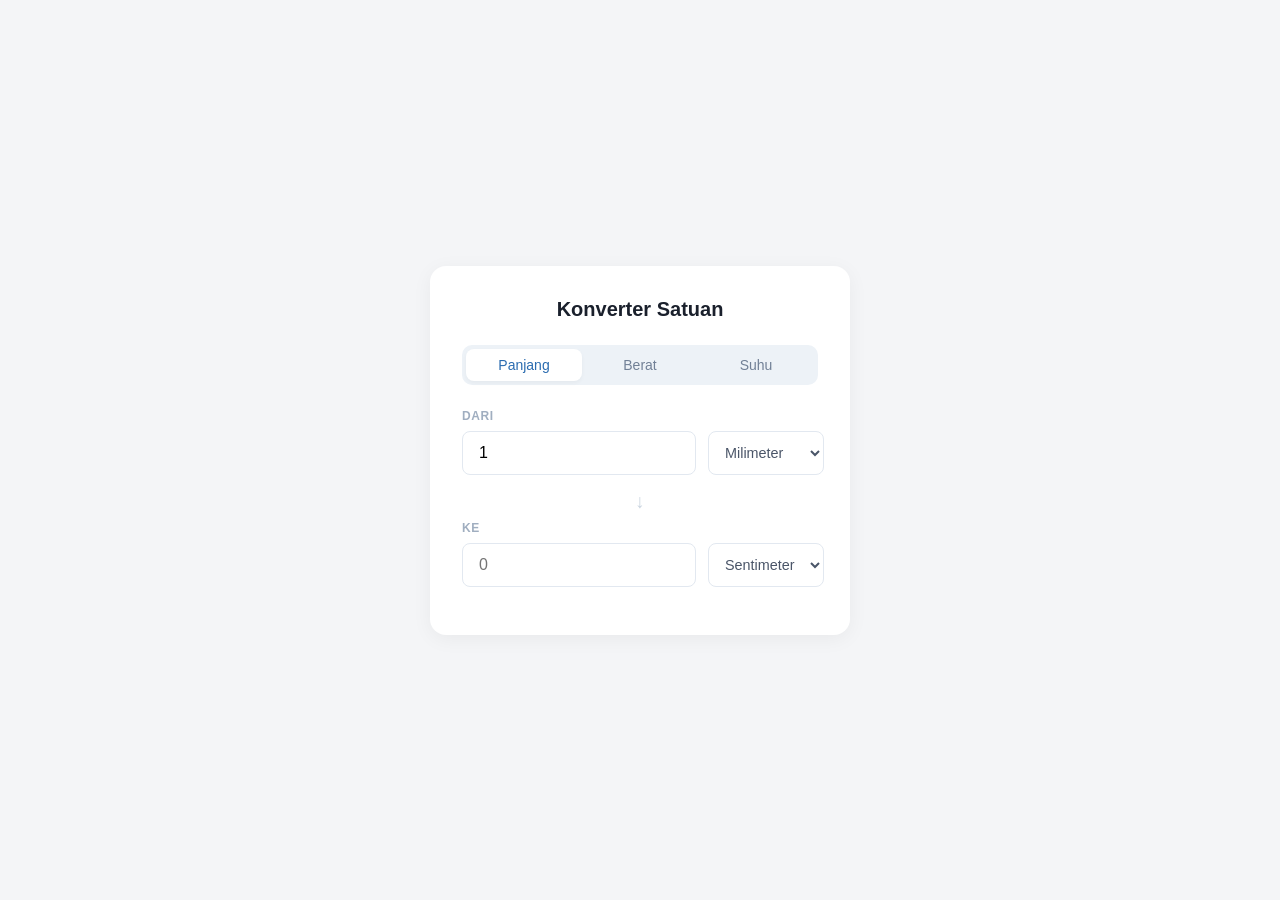
==== Mini_Project/5.Unit_Converter_App/view/index.html @ 6066f9b9 "first project unir convert app" ====
<!DOCTYPE html>
<html lang="id">
<head>
  <meta charset="UTF-8">
  <meta name="viewport" content="width=device-width, initial-scale=1.0">
  <title>Konverter Satuan Minimalis</title>
  <link rel="stylesheet" href="../style/app_style.css">
</head>
<body>

  <div class="converter-card">
    <h1 class="title">Konverter Satuan</h1>
    
    <div class="tabs">
      <button class="tab-btn active" onclick="switchTab('panjang')">Panjang</button>
      <button class="tab-btn" onclick="switchTab('berat')">Berat</button>
      <button class="tab-btn" onclick="switchTab('suhu')">Suhu</button>
    </div>

    <div class="form-group">
      <label for="input-val">Dari</label>
      <div class="input-row">
        <input type="number" id="input-val" placeholder="0" value="1">
        <select id="unit-from"></select>
      </div>
    </div>

    <div class="divider">↓</div>

    <div class="form-group">
      <label for="output-val">Ke</label>
      <div class="input-row">
        <input type="number" id="output-val" placeholder="0" readonly>
        <select id="unit-to"></select>
      </div>
    </div>
  </div>
  <script src="../style/app_script.js"></script>
</body>
</html>
---- Mini_Project/5.Unit_Converter_App/style/app_style.css ----
/* Reset & Utility */
    * {
      box-sizing: border-box;
      margin: 0;
      padding: 0;
      font-family: -apple-system, BlinkMacSystemFont, "Segoe UI", Roboto, sans-serif;
    }

    body {
      background-color: #f4f5f7;
      color: #2d3748;
      display: flex;
      justify-content: center;
      align-items: center;
      min-height: 100vh;
      padding: 20px;
    }

    /* Card Container */
    .converter-card {
      background: #ffffff;
      width: 100%;
      max-width: 420px;
      padding: 32px;
      border-radius: 16px;
      box-shadow: 0 4px 20px rgba(0, 0, 0, 0.05);
    }

    .title {
      font-size: 1.25rem;
      font-weight: 600;
      text-align: center;
      margin-bottom: 24px;
      color: #1a202c;
    }

    /* Navigation Tabs */
    .tabs {
      display: flex;
      background-color: #edf2f7;
      padding: 4px;
      border-radius: 10px;
      margin-bottom: 24px;
    }

    .tab-btn {
      flex: 1;
      padding: 8px 12px;
      border: none;
      background: transparent;
      color: #718096;
      font-size: 0.875rem;
      font-weight: 500;
      border-radius: 8px;
      cursor: pointer;
      transition: all 0.2s ease;
    }

    .tab-btn.active {
      background: #ffffff;
      color: #2b6cb0;
      box-shadow: 0 2px 4px rgba(0, 0, 0, 0.04);
    }

    /* Input & Select Groups */
    .form-group {
      display: flex;
      flex-direction: column;
      gap: 8px;
      margin-bottom: 16px;
    }

    label {
      font-size: 0.75rem;
      font-weight: 600;
      text-transform: uppercase;
      letter-spacing: 0.05em;
      color: #a0aec0;
    }

    .input-row {
      display: flex;
      gap: 12px;
    }

    input[type="number"] {
      flex: 1.2;
      padding: 12px 16px;
      border: 1px solid #e2e8f0;
      border-radius: 8px;
      font-size: 1rem;
      outline: none;
      transition: border-color 0.2s;
    }

    input[type="number"]:focus {
      border-color: #3182ce;
    }

    select {
      flex: 1;
      padding: 12px 12px;
      border: 1px solid #e2e8f0;
      border-radius: 8px;
      background-color: #ffffff;
      font-size: 0.9rem;
      color: #4a5568;
      outline: none;
      cursor: pointer;
    }

    .divider {
      text-align: center;
      margin: 8px 0;
      color: #cbd5e0;
      font-size: 1.2rem;
    }
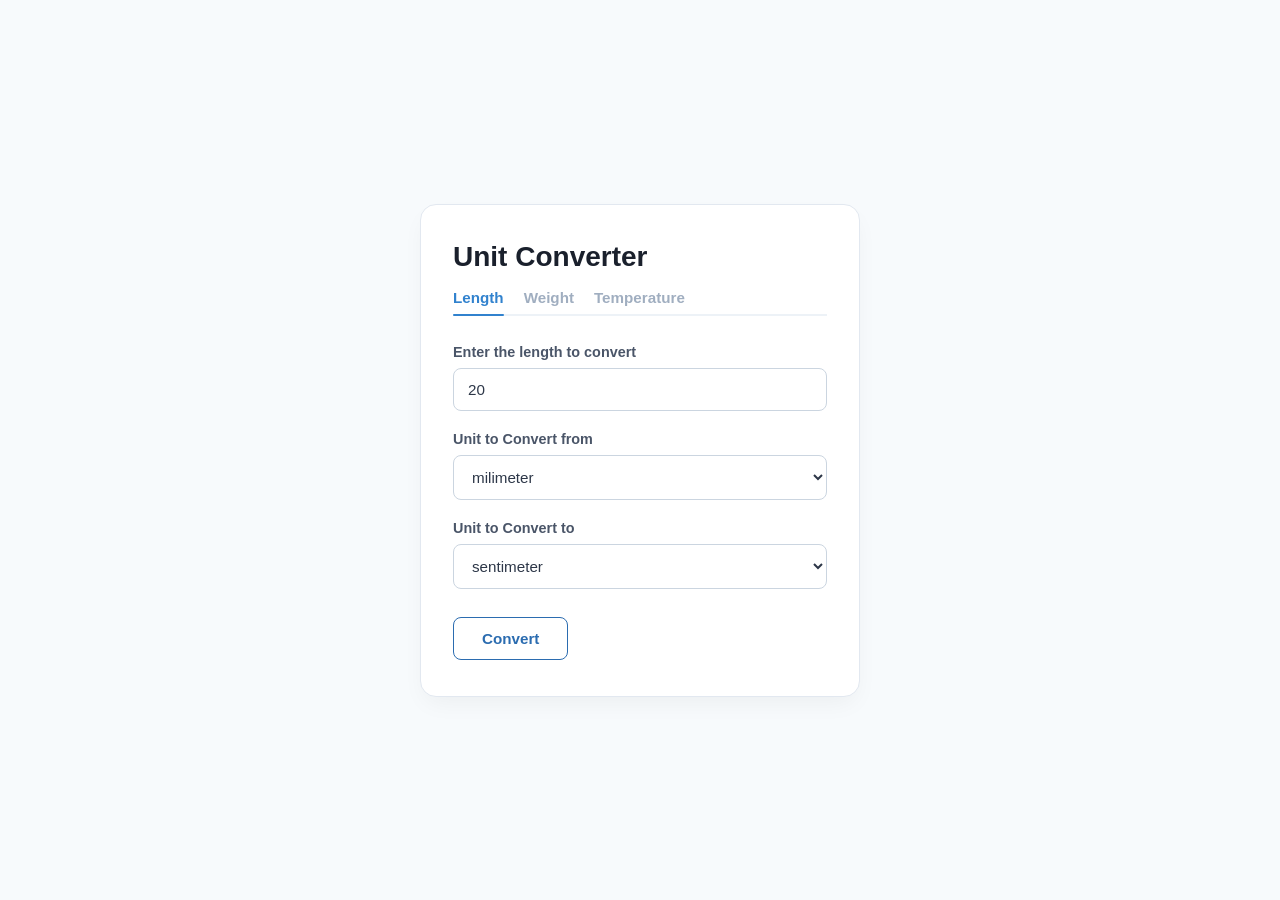
==== commit 0062654d: "first project unir convert app" ====
--- a/Mini_Project/5.Unit_Converter_App/view/index.html
+++ b/Mini_Project/5.Unit_Converter_App/view/index.html
@@ -3,38 +3,47 @@
 <head>
   <meta charset="UTF-8">
   <meta name="viewport" content="width=device-width, initial-scale=1.0">
-  <title>Konverter Satuan Minimalis</title>
+  <title>Unit Converter</title>
   <link rel="stylesheet" href="../style/app_style.css">
 </head>
 <body>
 
-  <div class="converter-card">
-    <h1 class="title">Konverter Satuan</h1>
-    
-    <div class="tabs">
-      <button class="tab-btn active" onclick="switchTab('panjang')">Panjang</button>
-      <button class="tab-btn" onclick="switchTab('berat')">Berat</button>
-      <button class="tab-btn" onclick="switchTab('suhu')">Suhu</button>
+  <div class="card">
+    <h1>Unit Converter</h1>
+
+    <!-- Navigasi Kategori -->
+    <div class="nav-tabs">
+      <span class="tab-item active" onclick="changeCategory('panjang')">Length</span>
+      <span class="tab-item" onclick="changeCategory('berat')">Weight</span>
+      <span class="tab-item" onclick="changeCategory('suhu')">Temperature</span>
     </div>
 
-    <div class="form-group">
-      <label for="input-val">Dari</label>
-      <div class="input-row">
-        <input type="number" id="input-val" placeholder="0" value="1">
+    <!-- TAMPILAN 1: FORM INPUT -->
+    <div id="form-section">
+      <div class="form-group">
+        <label id="input-label" for="val-input">Enter the length to convert</label>
+        <input type="number" id="val-input" placeholder="Enter value..." value="20">
+      </div>
+
+      <div class="form-group">
+        <label for="unit-from">Unit to Convert from</label>
         <select id="unit-from"></select>
       </div>
+
+      <div class="form-group">
+        <label for="unit-to">Unit to Convert to</label>
+        <select id="unit-to"></select>
+      </div>
+
+      <button class="btn" onclick="handleConvert()">Convert</button>
     </div>
 
-    <div class="divider">↓</div>
-
-    <div class="form-group">
-      <label for="output-val">Ke</label>
-      <div class="input-row">
-        <input type="number" id="output-val" placeholder="0" readonly>
-        <select id="unit-to"></select>
-      </div>
+    <!-- TAMPILAN 2: HASIL KONVERSI -->
+    <div id="result-section" class="hidden">
+      <div class="result-label">Result of your calculation</div>
+      <div class="result-value" id="result-text">20 ft = 609cm</div>
+      <button class="btn" onclick="handleReset()">Reset</button>
     </div>
   </div>
   <script src="../style/app_script.js"></script>
-</body>
 </html>
--- a/Mini_Project/5.Unit_Converter_App/style/app_style.css
+++ b/Mini_Project/5.Unit_Converter_App/style/app_style.css
@@ -1,4 +1,4 @@
- /* Reset & Utility */
+/* Reset & Fonts */
     * {
       box-sizing: border-box;
       margin: 0;
@@ -7,7 +7,7 @@
     }
 
     body {
-      background-color: #f4f5f7;
+      background-color: #f7fafc;
       color: #2d3748;
       display: flex;
       justify-content: center;
@@ -16,102 +16,130 @@
       padding: 20px;
     }
 
-    /* Card Container */
-    .converter-card {
+    /* Container Card */
+    .card {
       background: #ffffff;
       width: 100%;
-      max-width: 420px;
-      padding: 32px;
+      max-width: 440px;
+      padding: 36px 32px;
       border-radius: 16px;
-      box-shadow: 0 4px 20px rgba(0, 0, 0, 0.05);
+      border: 1px solid #e2e8f0;
+      box-shadow: 0 10px 25px -5px rgba(0, 0, 0, 0.05);
     }
 
-    .title {
-      font-size: 1.25rem;
-      font-weight: 600;
-      text-align: center;
-      margin-bottom: 24px;
+    /* Header & Nav */
+    h1 {
+      font-size: 1.75rem;
+      font-weight: 700;
       color: #1a202c;
+      margin-bottom: 16px;
     }
 
-    /* Navigation Tabs */
-    .tabs {
+    .nav-tabs {
       display: flex;
-      background-color: #edf2f7;
-      padding: 4px;
-      border-radius: 10px;
-      margin-bottom: 24px;
+      gap: 20px;
+      border-bottom: 2px solid #edf2f7;
+      margin-bottom: 28px;
     }
 
-    .tab-btn {
-      flex: 1;
-      padding: 8px 12px;
-      border: none;
-      background: transparent;
-      color: #718096;
-      font-size: 0.875rem;
-      font-weight: 500;
+    .tab-item {
+      padding-bottom: 8px;
+      font-weight: 600;
+      font-size: 0.95rem;
+      color: #a0aec0;
+      cursor: pointer;
+      position: relative;
+      transition: color 0.2s ease;
+    }
+
+    .tab-item:hover {
+      color: #4a5568;
+    }
+
+    .tab-item.active {
+      color: #3182ce;
+    }
+
+    .tab-item.active::after {
+      content: '';
+      position: absolute;
+      bottom: -2px;
+      left: 0;
+      right: 0;
+      height: 2px;
+      background-color: #3182ce;
+      border-radius: 2px;
+    }
+
+    /* Form Styles */
+    .form-group {
+      margin-bottom: 20px;
+    }
+
+    label {
+      display: block;
+      font-size: 0.9rem;
+      font-weight: 600;
+      color: #4a5568;
+      margin-bottom: 8px;
+    }
+
+    input[type="number"], select {
+      width: 100%;
+      padding: 12px 14px;
+      border: 1px solid #cbd5e0;
+      border-radius: 8px;
+      font-size: 0.95rem;
+      outline: none;
+      background-color: #fff;
+      color: #2d3748;
+      transition: all 0.2s ease;
+    }
+
+    input[type="number"]:focus, select:focus {
+      border-color: #3182ce;
+      box-shadow: 0 0 0 3px rgba(49, 130, 206, 0.15);
+    }
+
+    /* Buttons */
+    .btn {
+      padding: 12px 28px;
+      border: 1px solid #2b6cb0;
+      background-color: #ffffff;
+      color: #2b6cb0;
+      font-size: 0.95rem;
+      font-weight: 600;
       border-radius: 8px;
       cursor: pointer;
       transition: all 0.2s ease;
+      margin-top: 8px;
     }
 
-    .tab-btn.active {
-      background: #ffffff;
-      color: #2b6cb0;
-      box-shadow: 0 2px 4px rgba(0, 0, 0, 0.04);
+    .btn:hover {
+      background-color: #ebf8ff;
     }
 
-    /* Input & Select Groups */
-    .form-group {
-      display: flex;
-      flex-direction: column;
-      gap: 8px;
-      margin-bottom: 16px;
+    .btn:active {
+      transform: scale(0.98);
     }
 
-    label {
-      font-size: 0.75rem;
-      font-weight: 600;
-      text-transform: uppercase;
-      letter-spacing: 0.05em;
-      color: #a0aec0;
+    /* Result View */
+    .result-label {
+      font-size: 1rem;
+      color: #4a5568;
+      font-weight: 500;
+      margin-bottom: 12px;
     }
 
-    .input-row {
-      display: flex;
-      gap: 12px;
+    .result-value {
+      font-size: 2rem;
+      font-weight: 700;
+      color: #1a202c;
+      margin-bottom: 28px;
+      word-break: break-word;
     }
 
-    input[type="number"] {
-      flex: 1.2;
-      padding: 12px 16px;
-      border: 1px solid #e2e8f0;
-      border-radius: 8px;
-      font-size: 1rem;
-      outline: none;
-      transition: border-color 0.2s;
-    }
-
-    input[type="number"]:focus {
-      border-color: #3182ce;
-    }
-
-    select {
-      flex: 1;
-      padding: 12px 12px;
-      border: 1px solid #e2e8f0;
-      border-radius: 8px;
-      background-color: #ffffff;
-      font-size: 0.9rem;
-      color: #4a5568;
-      outline: none;
-      cursor: pointer;
-    }
-
-    .divider {
-      text-align: center;
-      margin: 8px 0;
-      color: #cbd5e0;
-      font-size: 1.2rem;
+    /* Utility */
+    .hidden {
+      display: none !important;
     }
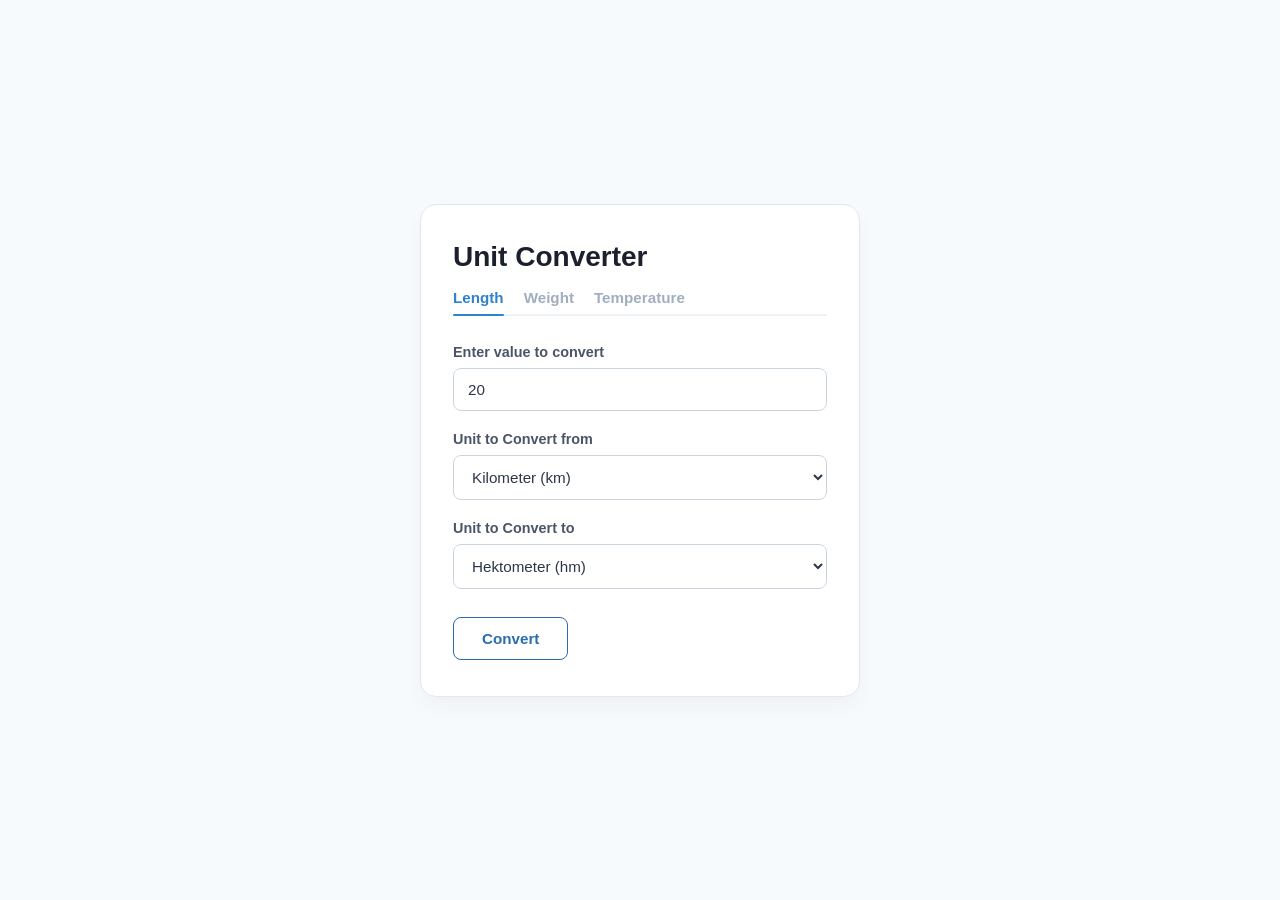
==== commit 31528c4c: "update code readmeeee" ====
--- a/Mini_Project/5.Unit_Converter_App/view/index.html
+++ b/Mini_Project/5.Unit_Converter_App/view/index.html
@@ -11,17 +11,17 @@
   <div class="card">
     <h1>Unit Converter</h1>
 
-    <!-- Navigasi Kategori -->
+    <!-- Navigasi Kategori (Menambahkan parameter 'event') -->
     <div class="nav-tabs">
-      <span class="tab-item active" onclick="changeCategory('panjang')">Length</span>
-      <span class="tab-item" onclick="changeCategory('berat')">Weight</span>
-      <span class="tab-item" onclick="changeCategory('suhu')">Temperature</span>
+      <span class="tab-item active" onclick="changeCategory('length', event)">Length</span>
+      <span class="tab-item" onclick="changeCategory('weight', event)">Weight</span>
+      <span class="tab-item" onclick="changeCategory('tempr', event)">Temperature</span>
     </div>
 
     <!-- TAMPILAN 1: FORM INPUT -->
     <div id="form-section">
       <div class="form-group">
-        <label id="input-label" for="val-input">Enter the length to convert</label>
+        <label id="input-label" for="val-input">Enter value to convert</label>
         <input type="number" id="val-input" placeholder="Enter value..." value="20">
       </div>
 
@@ -41,9 +41,11 @@
     <!-- TAMPILAN 2: HASIL KONVERSI -->
     <div id="result-section" class="hidden">
       <div class="result-label">Result of your calculation</div>
-      <div class="result-value" id="result-text">20 ft = 609cm</div>
+      <div class="result-value" id="result-text">-</div>
       <button class="btn" onclick="handleReset()">Reset</button>
     </div>
   </div>
+
   <script src="../style/app_script.js"></script>
+</body>
 </html>
